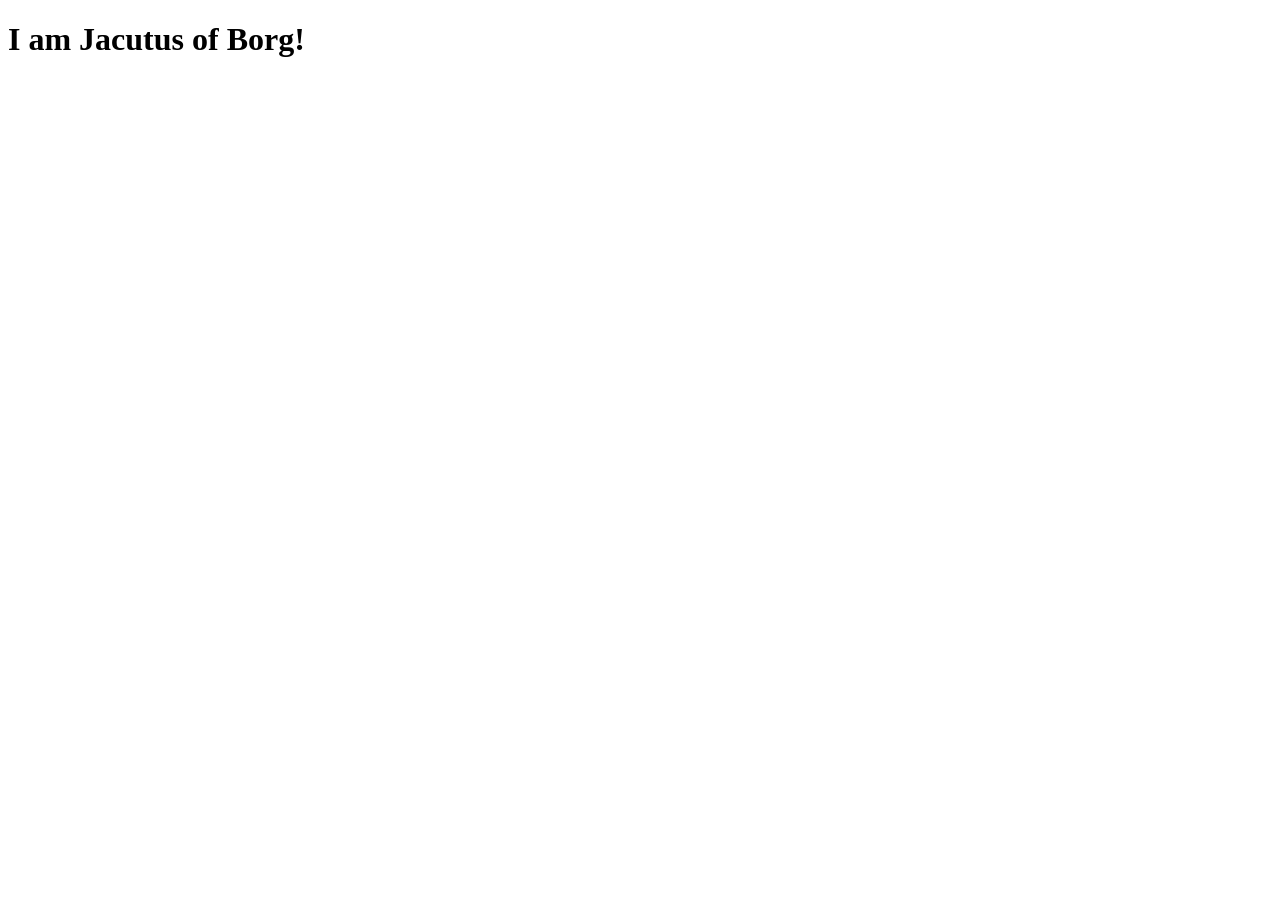
==== index.html @ 9d486e39 "Initial Commit" ====
<!doctype html>

<html lang="en">
<head>
  <meta charset="utf-8">
  <title>My HTML5 Web Site</title>
  <meta name="description" content="This page contains the essentials for a modern HTML5 web page">
  <meta name="author" content="kaizen-soze">  <style>
  	.red {
  		background-color: red;
  	}
  </style>

</head>

<body>
  <h1>I am Jacutus of Borg!</h1>
  <script>
  	console.log('Javascript is working!')
  </script>
</body>
</html>
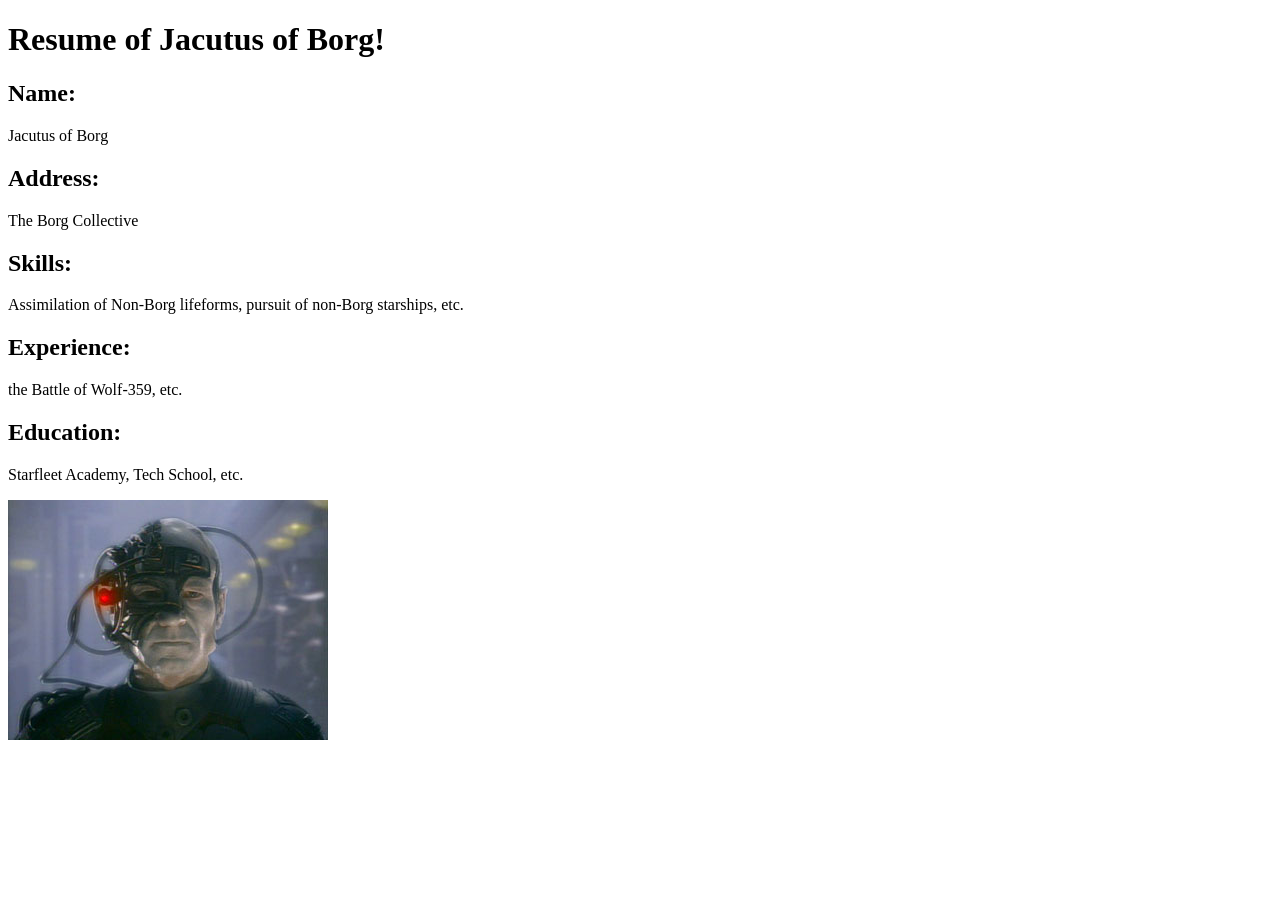
==== commit febe769e: "First Revision" ====
--- a/index.html
+++ b/index.html
@@ -3,7 +3,7 @@
 <html lang="en">
 <head>
   <meta charset="utf-8">
-  <title>My HTML5 Web Site</title>
+  <title>Resume of Jacutus of Borg</title>
   <meta name="description" content="This page contains the essentials for a modern HTML5 web page">
   <meta name="author" content="kaizen-soze">  <style>
   	.red {
@@ -13,10 +13,14 @@
 
 </head>
 
-<body>
-  <h1>I am Jacutus of Borg!</h1>
-  <script>
-  	console.log('Javascript is working!')
-  </script>
+<body>  <h1>Resume of Jacutus of Borg!</h1>
+  <h2>Name:</h2> <p>Jacutus of Borg</p>
+  <h2>Address:</h2><p> The Borg Collective</p>
+  <h2>Skills:</h2><p> Assimilation of Non-Borg lifeforms, pursuit of non-Borg starships, etc.</p>
+  <h2>Experience:</h2><p> the Battle of Wolf-359, etc.</p>
+  <h2>Education:</h2><p> Starfleet Academy, Tech School, etc.</p>
 </body>
+
+<img src="images/Locutus_at_Wolf_359.jpg"/>
+
 </html>
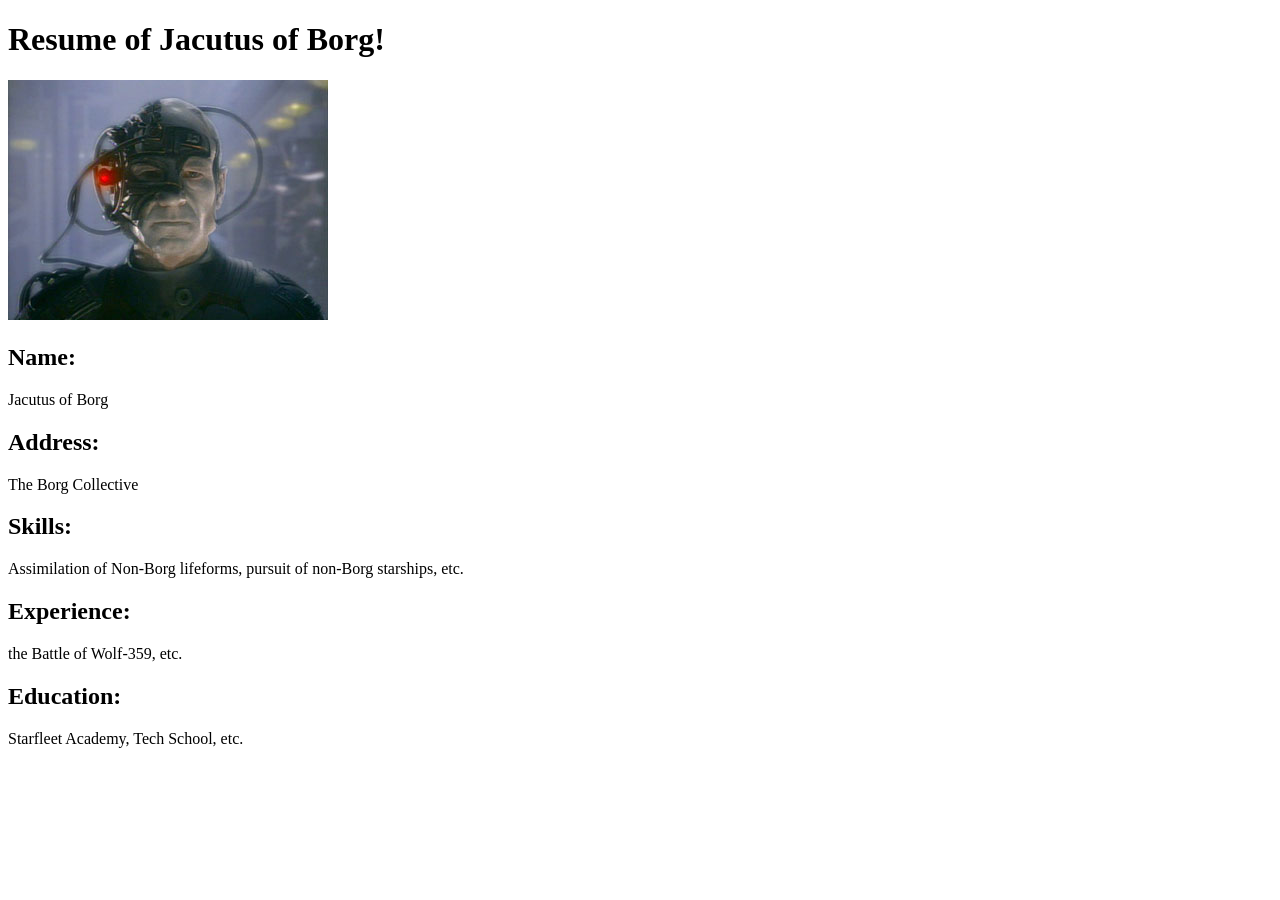
==== commit 9aeaa4f5: "Testing SSH key" ====
--- a/index.html
+++ b/index.html
@@ -14,6 +14,7 @@
 </head>
 
 <body>  <h1>Resume of Jacutus of Borg!</h1>
+  <img src="images/Locutus_at_Wolf_359.jpg"/>
   <h2>Name:</h2> <p>Jacutus of Borg</p>
   <h2>Address:</h2><p> The Borg Collective</p>
   <h2>Skills:</h2><p> Assimilation of Non-Borg lifeforms, pursuit of non-Borg starships, etc.</p>
@@ -21,6 +22,6 @@
   <h2>Education:</h2><p> Starfleet Academy, Tech School, etc.</p>
 </body>
 
-<img src="images/Locutus_at_Wolf_359.jpg"/>
+<!--This is to test my new SSH key-->
 
 </html>
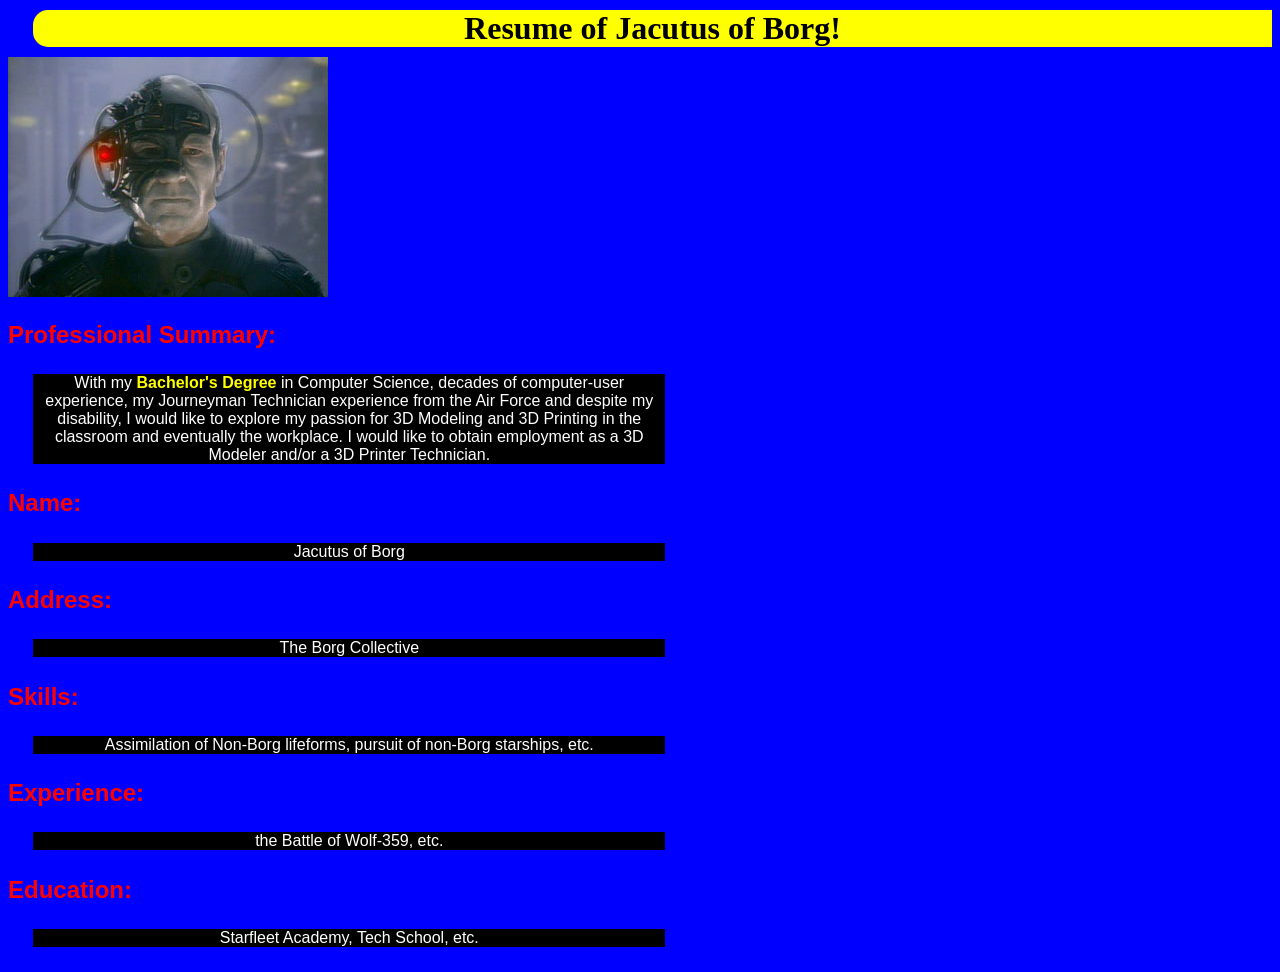
==== commit 02b0306a: "Resume with CSS" ====
--- a/index.html
+++ b/index.html
@@ -10,11 +10,14 @@
   		background-color: red;
   	}
   </style>
-
+<link rel="stylesheet" href="styles.css">
 </head>
-
-<body>  <h1>Resume of Jacutus of Borg!</h1>
+<header>
+  <h1>Resume of Jacutus of Borg!</h1>
+</header>
+<body>  
   <img src="images/Locutus_at_Wolf_359.jpg"/>
+  <h2>Professional Summary:</h2><p>With my <span>Bachelor's Degree</span> in Computer Science, decades of computer-user experience, my Journeyman Technician experience from the Air Force and despite my disability, I would like to explore my passion for 3D Modeling and 3D Printing in the classroom and eventually the workplace.  I would like to obtain employment as a 3D Modeler and/or a 3D Printer Technician.</p>
   <h2>Name:</h2> <p>Jacutus of Borg</p>
   <h2>Address:</h2><p> The Borg Collective</p>
   <h2>Skills:</h2><p> Assimilation of Non-Borg lifeforms, pursuit of non-Borg starships, etc.</p>
@@ -22,6 +25,6 @@
   <h2>Education:</h2><p> Starfleet Academy, Tech School, etc.</p>
 </body>
 
-<!--This is to test my new SSH key-->
+
 
 </html>
--- a/styles.css
+++ b/styles.css
@@ -0,0 +1,28 @@
+body {
+    background: blue;
+    }
+h1 {
+    background: yellow;
+    text-align: center;
+    border-radius: 15px 0px 0px 15px;
+    margin: 10px 0px 10px 25px;
+
+}    
+p {
+    background: black;
+    color: white;
+    width: 50%;
+    margin: 2%;
+    text-align: center;
+    font-family: Helvetica Neue,Helvetica,Arial,sans-serif;
+}
+h2 {
+    color: red;
+    font-family: Helvetica Neue,Helvetica,Arial,sans-serif;
+    
+}
+
+span {
+    font-weight: bolder;
+    color: yellow;
+}
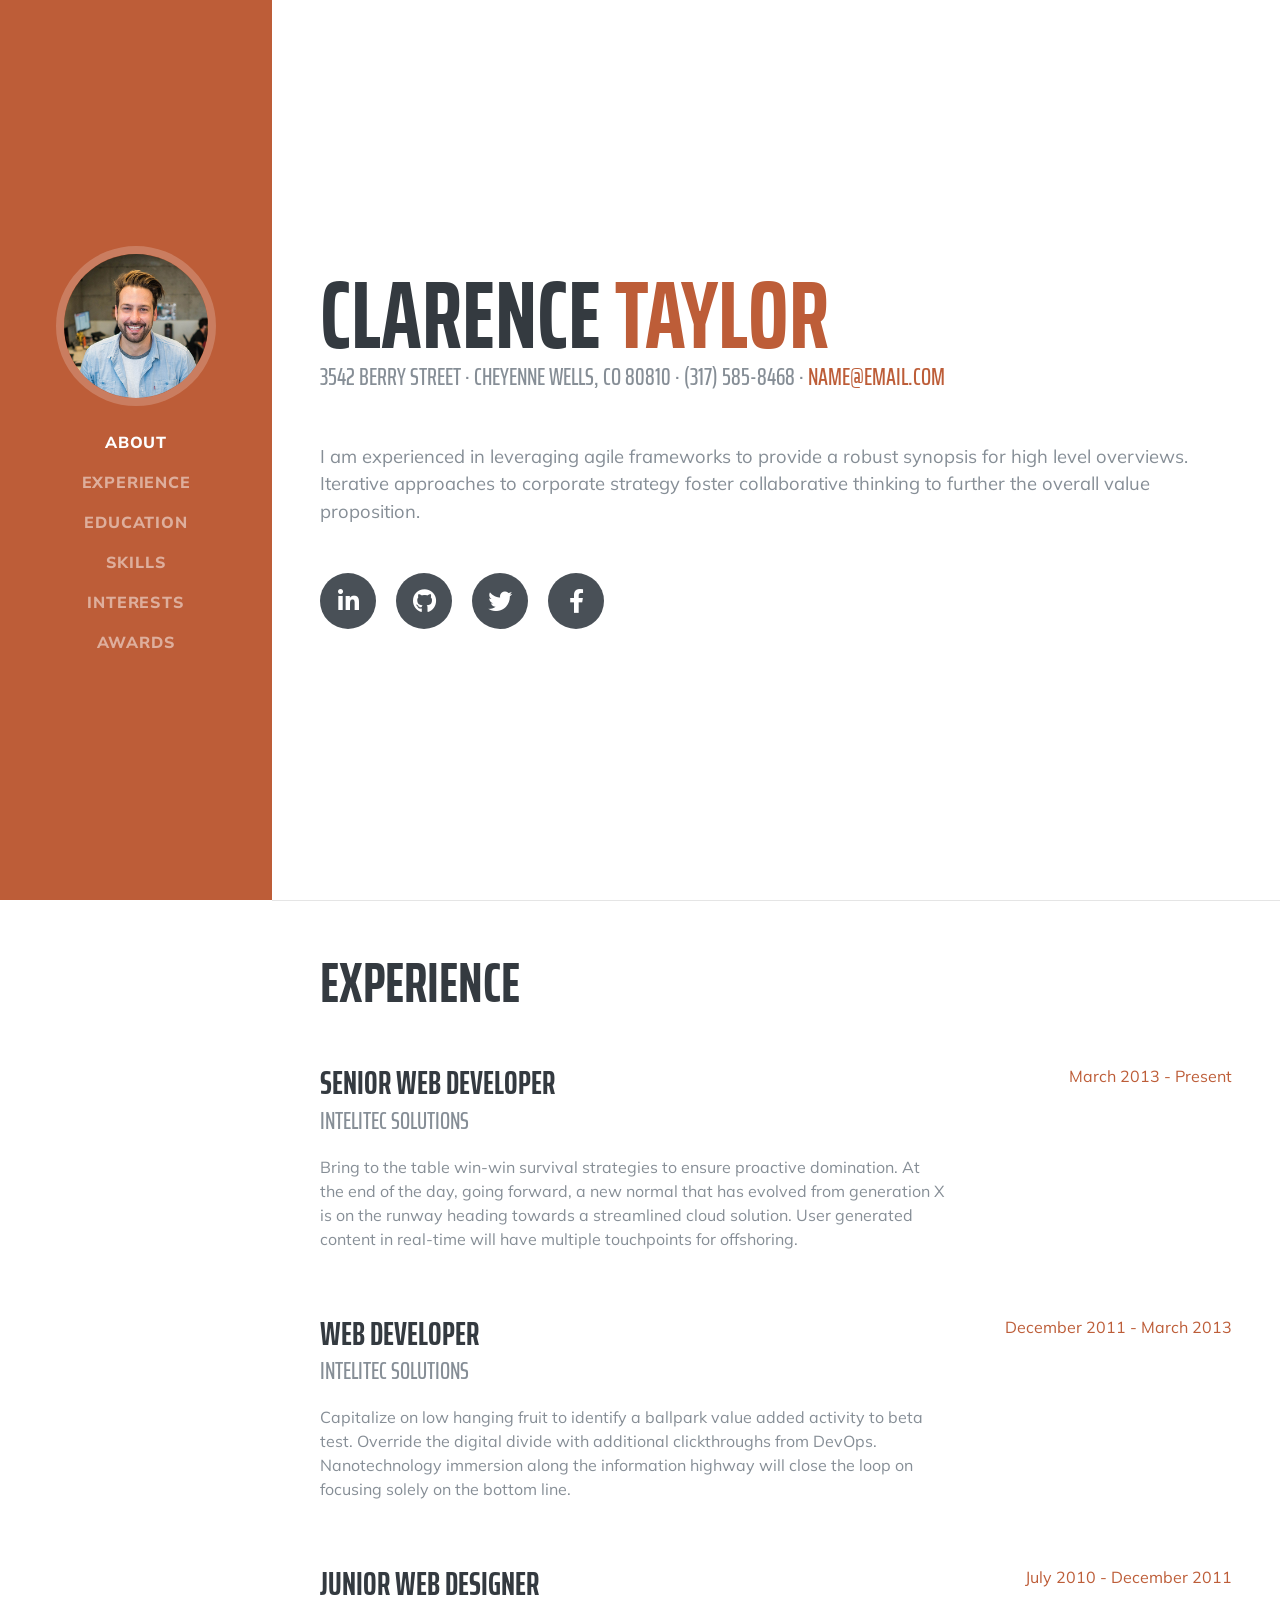
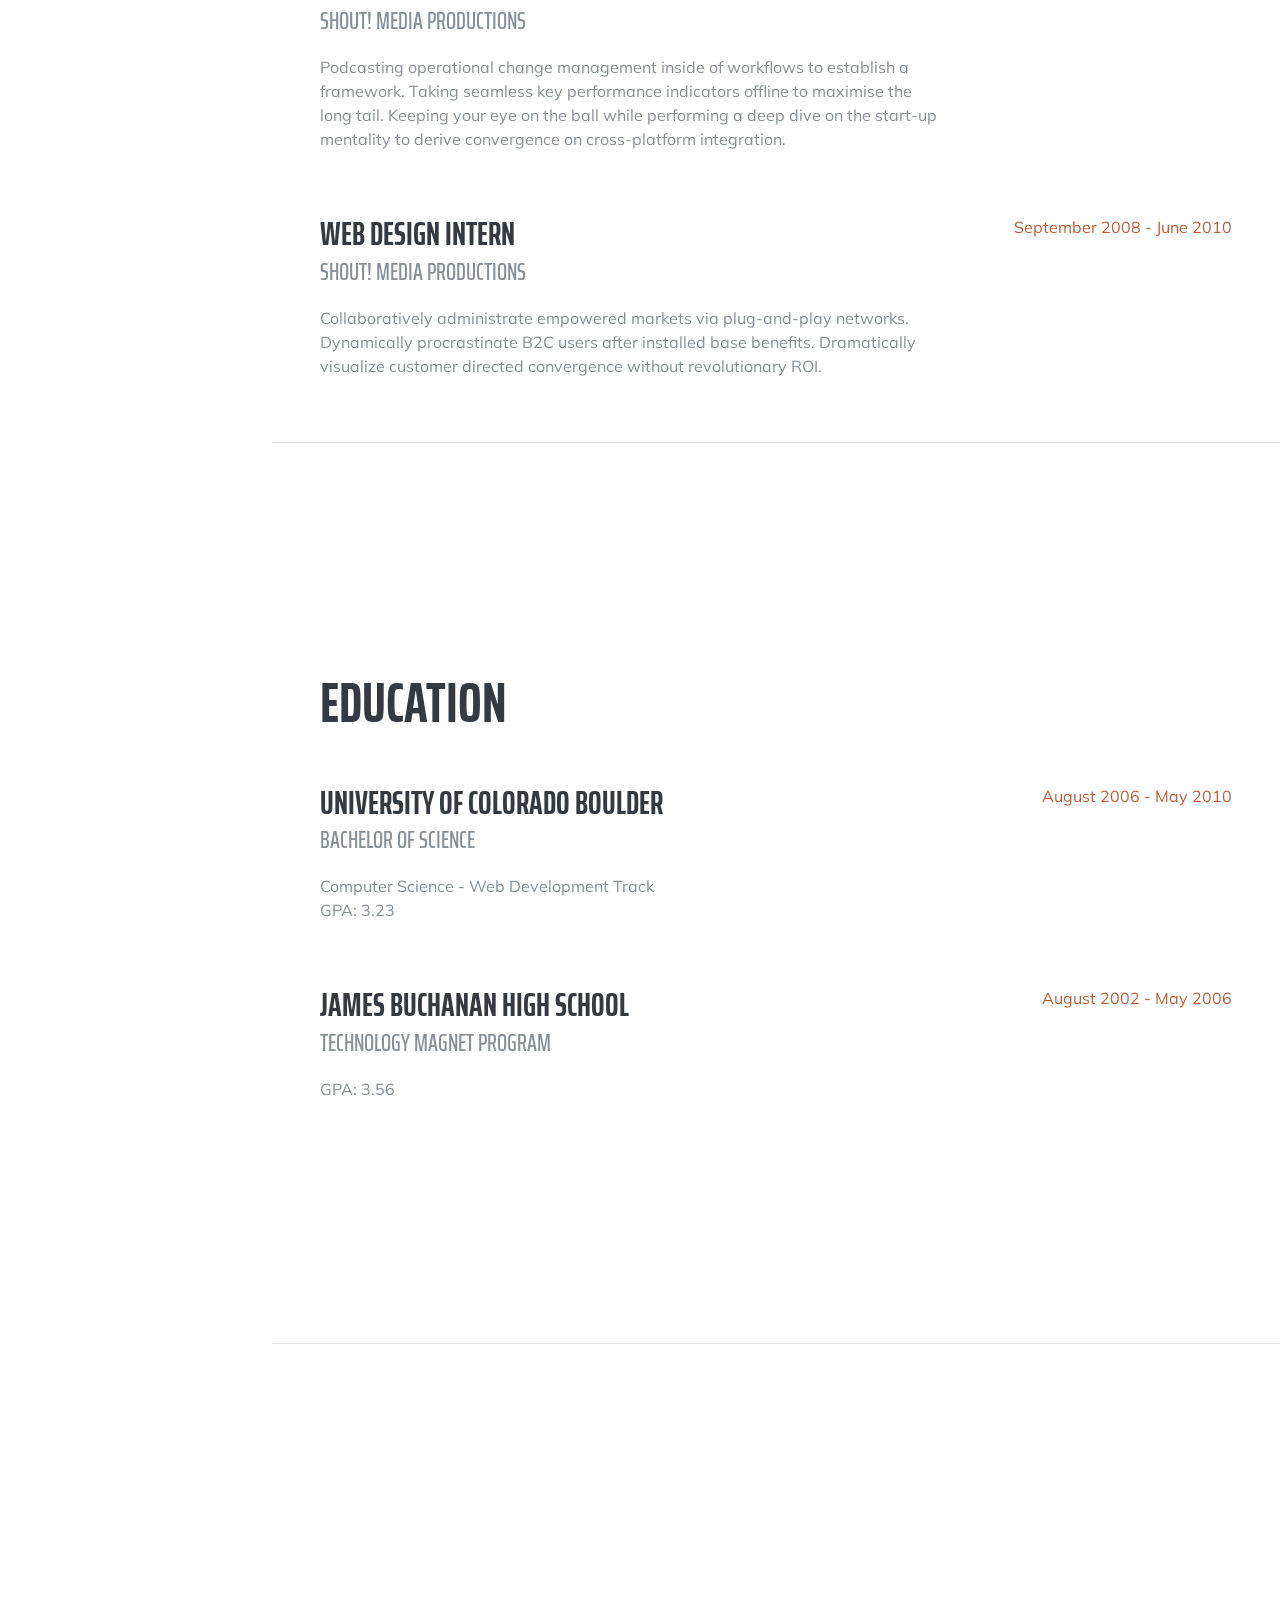
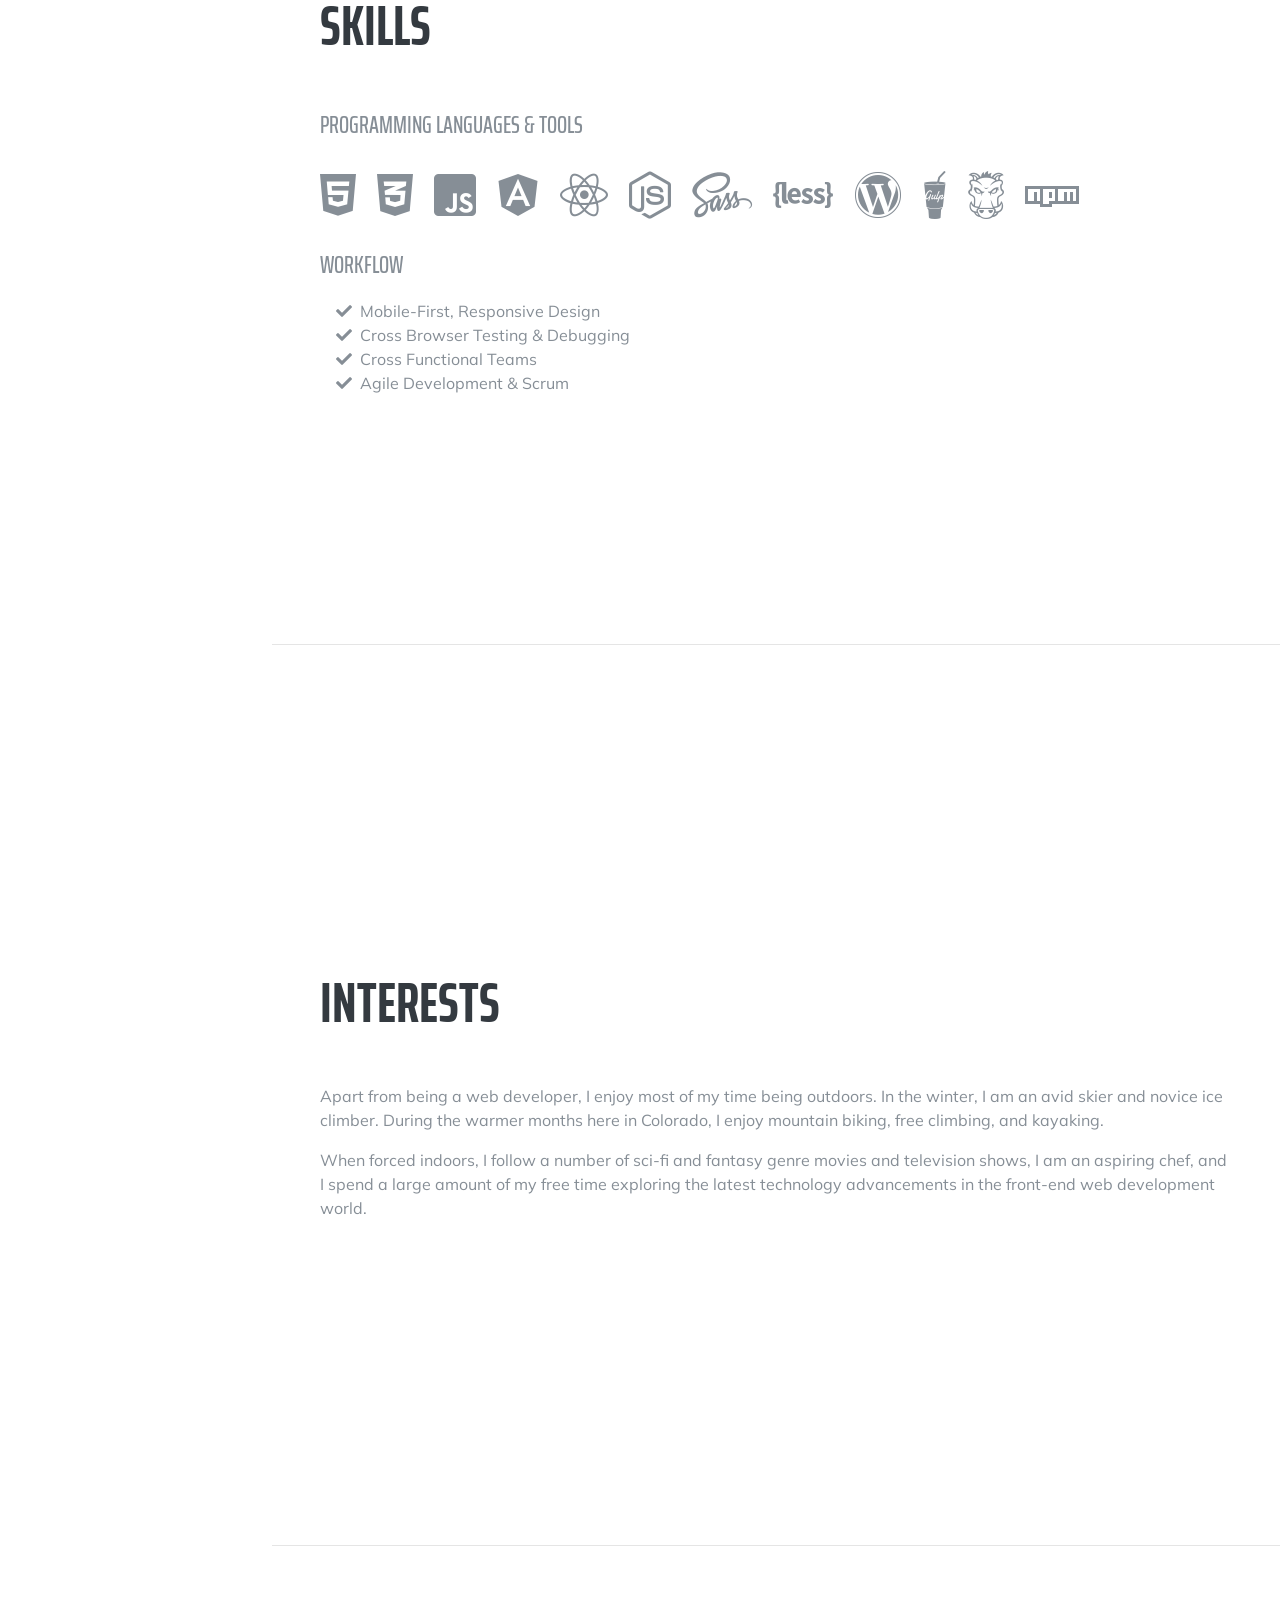
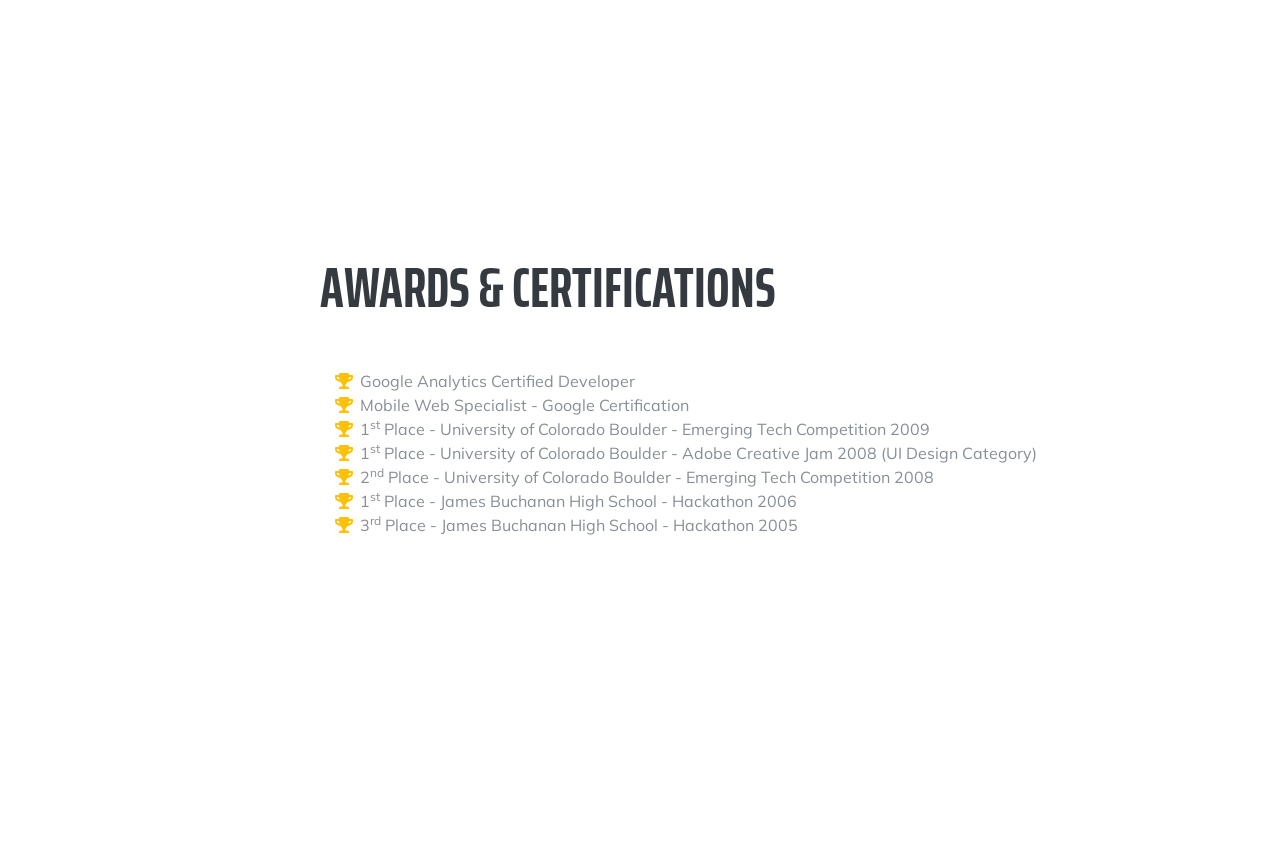
==== commit aa6d4c85: "Initial Bootstrap Commit" ====
--- a/index.html
+++ b/index.html
@@ -1,30 +1,300 @@
-<!doctype html>
-
+<!DOCTYPE html>
 <html lang="en">
+
 <head>
+
   <meta charset="utf-8">
-  <title>Resume of Jacutus of Borg</title>
-  <meta name="description" content="This page contains the essentials for a modern HTML5 web page">
-  <meta name="author" content="kaizen-soze">  <style>
-  	.red {
-  		background-color: red;
-  	}
-  </style>
-<link rel="stylesheet" href="styles.css">
+  <meta name="viewport" content="width=device-width, initial-scale=1, shrink-to-fit=no">
+  <meta name="description" content="">
+  <meta name="author" content="">
+
+  <title>Resume - Start Bootstrap Theme</title>
+
+  <!-- Bootstrap core CSS -->
+  <link href="vendor/bootstrap/css/bootstrap.min.css" rel="stylesheet">
+
+  <!-- Custom fonts for this template -->
+  <link href="https://fonts.googleapis.com/css?family=Saira+Extra+Condensed:500,700" rel="stylesheet">
+  <link href="https://fonts.googleapis.com/css?family=Muli:400,400i,800,800i" rel="stylesheet">
+  <link href="vendor/fontawesome-free/css/all.min.css" rel="stylesheet">
+
+  <!-- Custom styles for this template -->
+  <link href="css/resume.min.css" rel="stylesheet">
+
 </head>
-<header>
-  <h1>Resume of Jacutus of Borg!</h1>
-</header>
-<body>  
-  <img src="images/Locutus_at_Wolf_359.jpg"/>
-  <h2>Professional Summary:</h2><p>With my <span>Bachelor's Degree</span> in Computer Science, decades of computer-user experience, my Journeyman Technician experience from the Air Force and despite my disability, I would like to explore my passion for 3D Modeling and 3D Printing in the classroom and eventually the workplace.  I would like to obtain employment as a 3D Modeler and/or a 3D Printer Technician.</p>
-  <h2>Name:</h2> <p>Jacutus of Borg</p>
-  <h2>Address:</h2><p> The Borg Collective</p>
-  <h2>Skills:</h2><p> Assimilation of Non-Borg lifeforms, pursuit of non-Borg starships, etc.</p>
-  <h2>Experience:</h2><p> the Battle of Wolf-359, etc.</p>
-  <h2>Education:</h2><p> Starfleet Academy, Tech School, etc.</p>
+
+<body id="page-top">
+
+  <nav class="navbar navbar-expand-lg navbar-dark bg-primary fixed-top" id="sideNav">
+    <a class="navbar-brand js-scroll-trigger" href="#page-top">
+      <span class="d-block d-lg-none">Clarence Taylor</span>
+      <span class="d-none d-lg-block">
+        <img class="img-fluid img-profile rounded-circle mx-auto mb-2" src="img/profile.jpg" alt="">
+      </span>
+    </a>
+    <button class="navbar-toggler" type="button" data-toggle="collapse" data-target="#navbarSupportedContent" aria-controls="navbarSupportedContent" aria-expanded="false" aria-label="Toggle navigation">
+      <span class="navbar-toggler-icon"></span>
+    </button>
+    <div class="collapse navbar-collapse" id="navbarSupportedContent">
+      <ul class="navbar-nav">
+        <li class="nav-item">
+          <a class="nav-link js-scroll-trigger" href="#about">About</a>
+        </li>
+        <li class="nav-item">
+          <a class="nav-link js-scroll-trigger" href="#experience">Experience</a>
+        </li>
+        <li class="nav-item">
+          <a class="nav-link js-scroll-trigger" href="#education">Education</a>
+        </li>
+        <li class="nav-item">
+          <a class="nav-link js-scroll-trigger" href="#skills">Skills</a>
+        </li>
+        <li class="nav-item">
+          <a class="nav-link js-scroll-trigger" href="#interests">Interests</a>
+        </li>
+        <li class="nav-item">
+          <a class="nav-link js-scroll-trigger" href="#awards">Awards</a>
+        </li>
+      </ul>
+    </div>
+  </nav>
+
+  <div class="container-fluid p-0">
+
+    <section class="resume-section p-3 p-lg-5 d-flex align-items-center" id="about">
+      <div class="w-100">
+        <h1 class="mb-0">Clarence
+          <span class="text-primary">Taylor</span>
+        </h1>
+        <div class="subheading mb-5">3542 Berry Street · Cheyenne Wells, CO 80810 · (317) 585-8468 ·
+          <a href="mailto:name@email.com">name@email.com</a>
+        </div>
+        <p class="lead mb-5">I am experienced in leveraging agile frameworks to provide a robust synopsis for high level overviews. Iterative approaches to corporate strategy foster collaborative thinking to further the overall value proposition.</p>
+        <div class="social-icons">
+          <a href="#">
+            <i class="fab fa-linkedin-in"></i>
+          </a>
+          <a href="#">
+            <i class="fab fa-github"></i>
+          </a>
+          <a href="#">
+            <i class="fab fa-twitter"></i>
+          </a>
+          <a href="#">
+            <i class="fab fa-facebook-f"></i>
+          </a>
+        </div>
+      </div>
+    </section>
+
+    <hr class="m-0">
+
+    <section class="resume-section p-3 p-lg-5 d-flex justify-content-center" id="experience">
+      <div class="w-100">
+        <h2 class="mb-5">Experience</h2>
+
+        <div class="resume-item d-flex flex-column flex-md-row justify-content-between mb-5">
+          <div class="resume-content">
+            <h3 class="mb-0">Senior Web Developer</h3>
+            <div class="subheading mb-3">Intelitec Solutions</div>
+            <p>Bring to the table win-win survival strategies to ensure proactive domination. At the end of the day, going forward, a new normal that has evolved from generation X is on the runway heading towards a streamlined cloud solution. User generated content in real-time will have multiple touchpoints for offshoring.</p>
+          </div>
+          <div class="resume-date text-md-right">
+            <span class="text-primary">March 2013 - Present</span>
+          </div>
+        </div>
+
+        <div class="resume-item d-flex flex-column flex-md-row justify-content-between mb-5">
+          <div class="resume-content">
+            <h3 class="mb-0">Web Developer</h3>
+            <div class="subheading mb-3">Intelitec Solutions</div>
+            <p>Capitalize on low hanging fruit to identify a ballpark value added activity to beta test. Override the digital divide with additional clickthroughs from DevOps. Nanotechnology immersion along the information highway will close the loop on focusing solely on the bottom line.</p>
+          </div>
+          <div class="resume-date text-md-right">
+            <span class="text-primary">December 2011 - March 2013</span>
+          </div>
+        </div>
+
+        <div class="resume-item d-flex flex-column flex-md-row justify-content-between mb-5">
+          <div class="resume-content">
+            <h3 class="mb-0">Junior Web Designer</h3>
+            <div class="subheading mb-3">Shout! Media Productions</div>
+            <p>Podcasting operational change management inside of workflows to establish a framework. Taking seamless key performance indicators offline to maximise the long tail. Keeping your eye on the ball while performing a deep dive on the start-up mentality to derive convergence on cross-platform integration.</p>
+          </div>
+          <div class="resume-date text-md-right">
+            <span class="text-primary">July 2010 - December 2011</span>
+          </div>
+        </div>
+
+        <div class="resume-item d-flex flex-column flex-md-row justify-content-between">
+          <div class="resume-content">
+            <h3 class="mb-0">Web Design Intern</h3>
+            <div class="subheading mb-3">Shout! Media Productions</div>
+            <p>Collaboratively administrate empowered markets via plug-and-play networks. Dynamically procrastinate B2C users after installed base benefits. Dramatically visualize customer directed convergence without revolutionary ROI.</p>
+          </div>
+          <div class="resume-date text-md-right">
+            <span class="text-primary">September 2008 - June 2010</span>
+          </div>
+        </div>
+
+      </div>
+
+    </section>
+
+    <hr class="m-0">
+
+    <section class="resume-section p-3 p-lg-5 d-flex align-items-center" id="education">
+      <div class="w-100">
+        <h2 class="mb-5">Education</h2>
+
+        <div class="resume-item d-flex flex-column flex-md-row justify-content-between mb-5">
+          <div class="resume-content">
+            <h3 class="mb-0">University of Colorado Boulder</h3>
+            <div class="subheading mb-3">Bachelor of Science</div>
+            <div>Computer Science - Web Development Track</div>
+            <p>GPA: 3.23</p>
+          </div>
+          <div class="resume-date text-md-right">
+            <span class="text-primary">August 2006 - May 2010</span>
+          </div>
+        </div>
+
+        <div class="resume-item d-flex flex-column flex-md-row justify-content-between">
+          <div class="resume-content">
+            <h3 class="mb-0">James Buchanan High School</h3>
+            <div class="subheading mb-3">Technology Magnet Program</div>
+            <p>GPA: 3.56</p>
+          </div>
+          <div class="resume-date text-md-right">
+            <span class="text-primary">August 2002 - May 2006</span>
+          </div>
+        </div>
+
+      </div>
+    </section>
+
+    <hr class="m-0">
+
+    <section class="resume-section p-3 p-lg-5 d-flex align-items-center" id="skills">
+      <div class="w-100">
+        <h2 class="mb-5">Skills</h2>
+
+        <div class="subheading mb-3">Programming Languages &amp; Tools</div>
+        <ul class="list-inline dev-icons">
+          <li class="list-inline-item">
+            <i class="fab fa-html5"></i>
+          </li>
+          <li class="list-inline-item">
+            <i class="fab fa-css3-alt"></i>
+          </li>
+          <li class="list-inline-item">
+            <i class="fab fa-js-square"></i>
+          </li>
+          <li class="list-inline-item">
+            <i class="fab fa-angular"></i>
+          </li>
+          <li class="list-inline-item">
+            <i class="fab fa-react"></i>
+          </li>
+          <li class="list-inline-item">
+            <i class="fab fa-node-js"></i>
+          </li>
+          <li class="list-inline-item">
+            <i class="fab fa-sass"></i>
+          </li>
+          <li class="list-inline-item">
+            <i class="fab fa-less"></i>
+          </li>
+          <li class="list-inline-item">
+            <i class="fab fa-wordpress"></i>
+          </li>
+          <li class="list-inline-item">
+            <i class="fab fa-gulp"></i>
+          </li>
+          <li class="list-inline-item">
+            <i class="fab fa-grunt"></i>
+          </li>
+          <li class="list-inline-item">
+            <i class="fab fa-npm"></i>
+          </li>
+        </ul>
+
+        <div class="subheading mb-3">Workflow</div>
+        <ul class="fa-ul mb-0">
+          <li>
+            <i class="fa-li fa fa-check"></i>
+            Mobile-First, Responsive Design</li>
+          <li>
+            <i class="fa-li fa fa-check"></i>
+            Cross Browser Testing &amp; Debugging</li>
+          <li>
+            <i class="fa-li fa fa-check"></i>
+            Cross Functional Teams</li>
+          <li>
+            <i class="fa-li fa fa-check"></i>
+            Agile Development &amp; Scrum</li>
+        </ul>
+      </div>
+    </section>
+
+    <hr class="m-0">
+
+    <section class="resume-section p-3 p-lg-5 d-flex align-items-center" id="interests">
+      <div class="w-100">
+        <h2 class="mb-5">Interests</h2>
+        <p>Apart from being a web developer, I enjoy most of my time being outdoors. In the winter, I am an avid skier and novice ice climber. During the warmer months here in Colorado, I enjoy mountain biking, free climbing, and kayaking.</p>
+        <p class="mb-0">When forced indoors, I follow a number of sci-fi and fantasy genre movies and television shows, I am an aspiring chef, and I spend a large amount of my free time exploring the latest technology advancements in the front-end web development world.</p>
+      </div>
+    </section>
+
+    <hr class="m-0">
+
+    <section class="resume-section p-3 p-lg-5 d-flex align-items-center" id="awards">
+      <div class="w-100">
+        <h2 class="mb-5">Awards &amp; Certifications</h2>
+        <ul class="fa-ul mb-0">
+          <li>
+            <i class="fa-li fa fa-trophy text-warning"></i>
+            Google Analytics Certified Developer</li>
+          <li>
+            <i class="fa-li fa fa-trophy text-warning"></i>
+            Mobile Web Specialist - Google Certification</li>
+          <li>
+            <i class="fa-li fa fa-trophy text-warning"></i>
+            1<sup>st</sup>
+            Place - University of Colorado Boulder - Emerging Tech Competition 2009</li>
+          <li>
+            <i class="fa-li fa fa-trophy text-warning"></i>
+            1<sup>st</sup>
+            Place - University of Colorado Boulder - Adobe Creative Jam 2008 (UI Design Category)</li>
+          <li>
+            <i class="fa-li fa fa-trophy text-warning"></i>
+            2<sup>nd</sup>
+            Place - University of Colorado Boulder - Emerging Tech Competition 2008</li>
+          <li>
+            <i class="fa-li fa fa-trophy text-warning"></i>
+            1<sup>st</sup>
+            Place - James Buchanan High School - Hackathon 2006</li>
+          <li>
+            <i class="fa-li fa fa-trophy text-warning"></i>
+            3<sup>rd</sup>
+            Place - James Buchanan High School - Hackathon 2005</li>
+        </ul>
+      </div>
+    </section>
+
+  </div>
+
+  <!-- Bootstrap core JavaScript -->
+  <script src="vendor/jquery/jquery.min.js"></script>
+  <script src="vendor/bootstrap/js/bootstrap.bundle.min.js"></script>
+
+  <!-- Plugin JavaScript -->
+  <script src="vendor/jquery-easing/jquery.easing.min.js"></script>
+
+  <!-- Custom scripts for this template -->
+  <script src="js/resume.min.js"></script>
+
 </body>
 
-
-
-</html>+</html>
--- a/css/resume.min.css
+++ b/css/resume.min.css
@@ -0,0 +1,5 @@
+/*!
+ * Start Bootstrap - Resume v5.0.6 (https://startbootstrap.com/template-overviews/resume)
+ * Copyright 2013-2019 Start Bootstrap
+ * Licensed under MIT (https://github.com/BlackrockDigital/startbootstrap-resume/blob/master/LICENSE)
+ */body{font-family:Muli,-apple-system,BlinkMacSystemFont,'Segoe UI',Roboto,'Helvetica Neue',Arial,sans-serif,'Apple Color Emoji','Segoe UI Emoji','Segoe UI Symbol','Noto Color Emoji';padding-top:54px;color:#868e96}@media (min-width:992px){body{padding-top:0;padding-left:17rem}}h1,h2,h3,h4,h5,h6{font-family:'Saira Extra Condensed',-apple-system,BlinkMacSystemFont,'Segoe UI',Roboto,'Helvetica Neue',Arial,sans-serif,'Apple Color Emoji','Segoe UI Emoji','Segoe UI Symbol','Noto Color Emoji';font-weight:700;text-transform:uppercase;color:#343a40}h1{font-size:6rem;line-height:5.5rem}h2{font-size:3.5rem}h3{font-size:2rem}p.lead{font-size:1.15rem;font-weight:400}.subheading{text-transform:uppercase;font-weight:500;font-family:'Saira Extra Condensed',-apple-system,BlinkMacSystemFont,'Segoe UI',Roboto,'Helvetica Neue',Arial,sans-serif,'Apple Color Emoji','Segoe UI Emoji','Segoe UI Symbol','Noto Color Emoji';font-size:1.5rem}.social-icons a{display:inline-block;height:3.5rem;width:3.5rem;background-color:#495057;color:#fff!important;border-radius:100%;text-align:center;font-size:1.5rem;line-height:3.5rem;margin-right:1rem}.social-icons a:last-child{margin-right:0}.social-icons a:hover{background-color:#bd5d38}.dev-icons{font-size:3rem}.dev-icons .list-inline-item i:hover{color:#bd5d38}#sideNav .navbar-nav .nav-item .nav-link{font-weight:800;letter-spacing:.05rem;text-transform:uppercase}#sideNav .navbar-toggler:focus{outline-color:#d48a6e}@media (min-width:992px){#sideNav{text-align:center;position:fixed;top:0;left:0;display:-webkit-box;display:-ms-flexbox;display:flex;-webkit-box-orient:vertical;-webkit-box-direction:normal;-ms-flex-direction:column;flex-direction:column;width:17rem;height:100vh}#sideNav .navbar-brand{display:-webkit-box;display:-ms-flexbox;display:flex;margin:auto auto 0;padding:.5rem}#sideNav .navbar-brand .img-profile{max-width:10rem;max-height:10rem;border:.5rem solid rgba(255,255,255,.2)}#sideNav .navbar-collapse{display:-webkit-box;display:-ms-flexbox;display:flex;-webkit-box-align:start;-ms-flex-align:start;align-items:flex-start;-webkit-box-flex:0;-ms-flex-positive:0;flex-grow:0;width:100%;margin-bottom:auto}#sideNav .navbar-collapse .navbar-nav{-webkit-box-orient:vertical;-webkit-box-direction:normal;-ms-flex-direction:column;flex-direction:column;width:100%}#sideNav .navbar-collapse .navbar-nav .nav-item{display:block}#sideNav .navbar-collapse .navbar-nav .nav-item .nav-link{display:block}}section.resume-section{padding-top:5rem!important;padding-bottom:5rem!important;max-width:75rem}section.resume-section .resume-item .resume-date{min-width:none}@media (min-width:768px){section.resume-section{min-height:100vh}section.resume-section .resume-item .resume-date{min-width:18rem}}@media (min-width:992px){section.resume-section{padding-top:3rem!important;padding-bottom:3rem!important}}.bg-primary{background-color:#bd5d38!important}.text-primary{color:#bd5d38!important}a{color:#bd5d38}a:active,a:focus,a:hover{color:#824027}
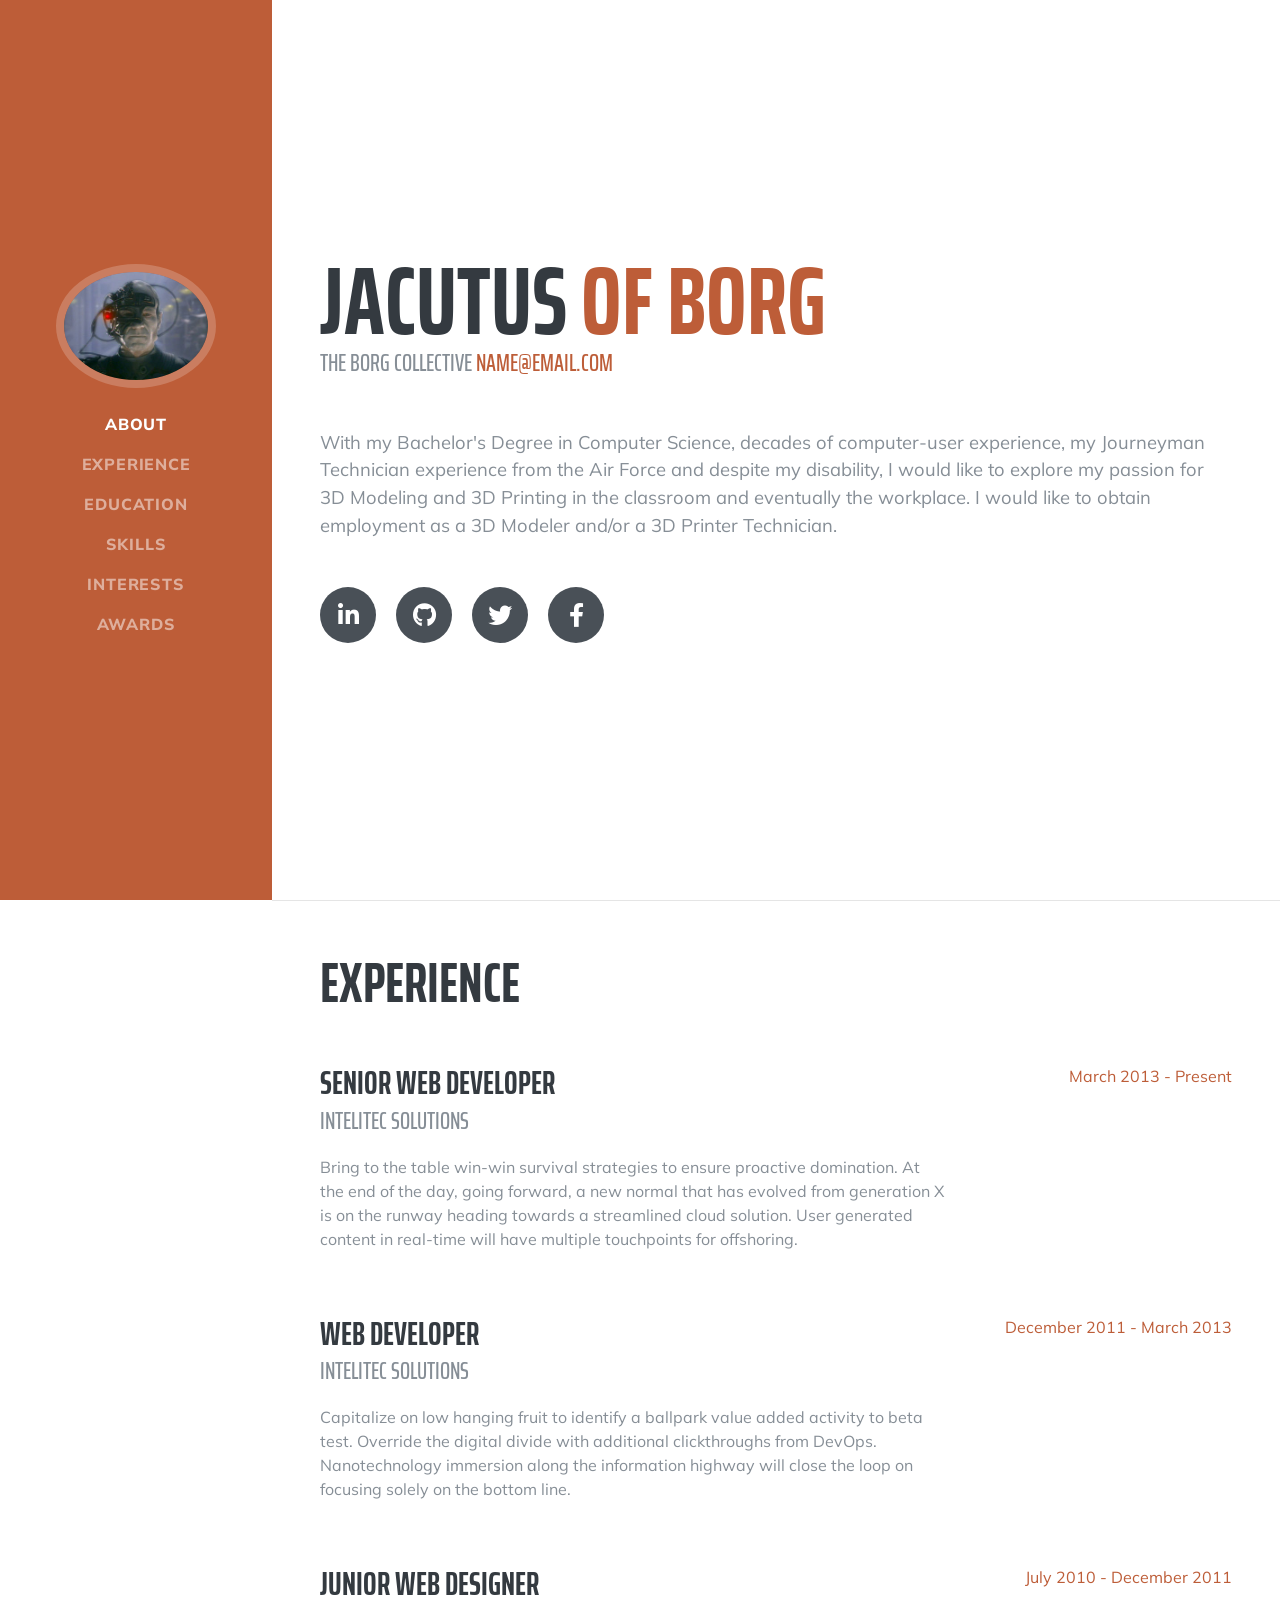
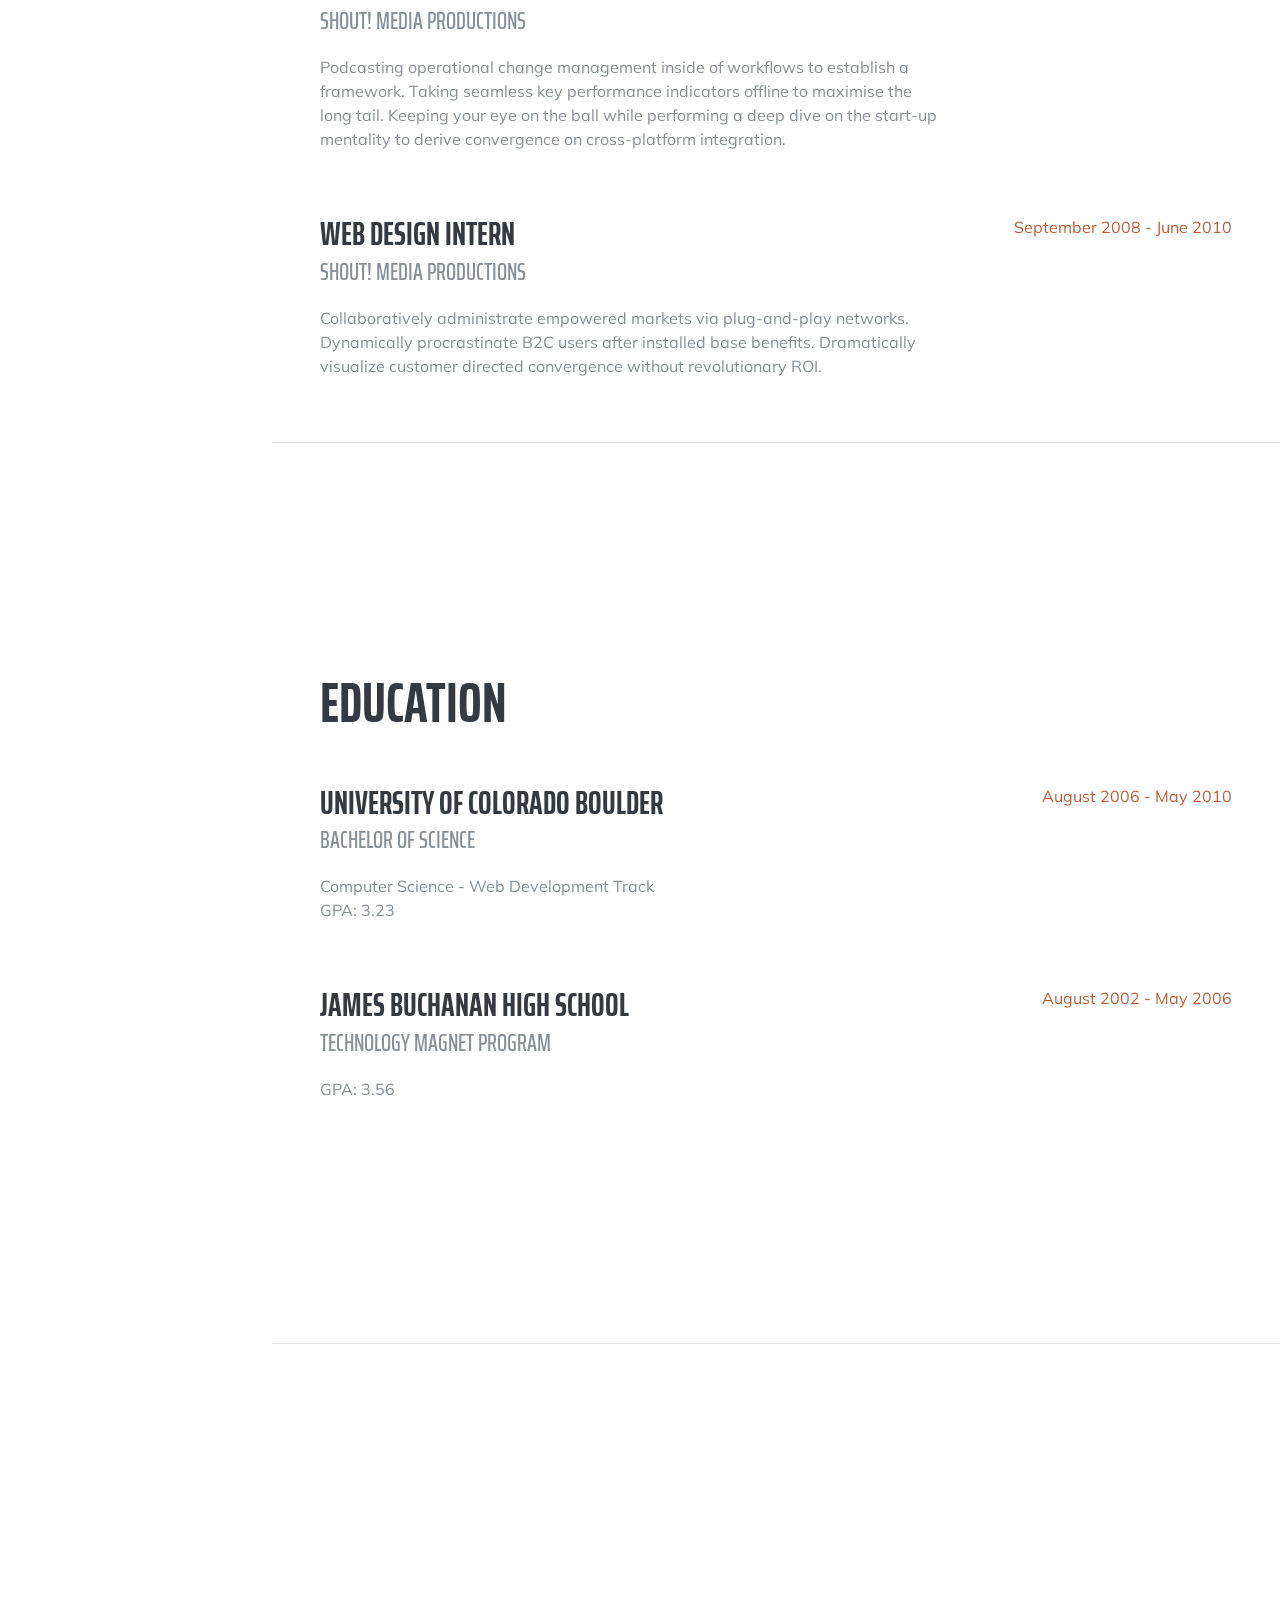
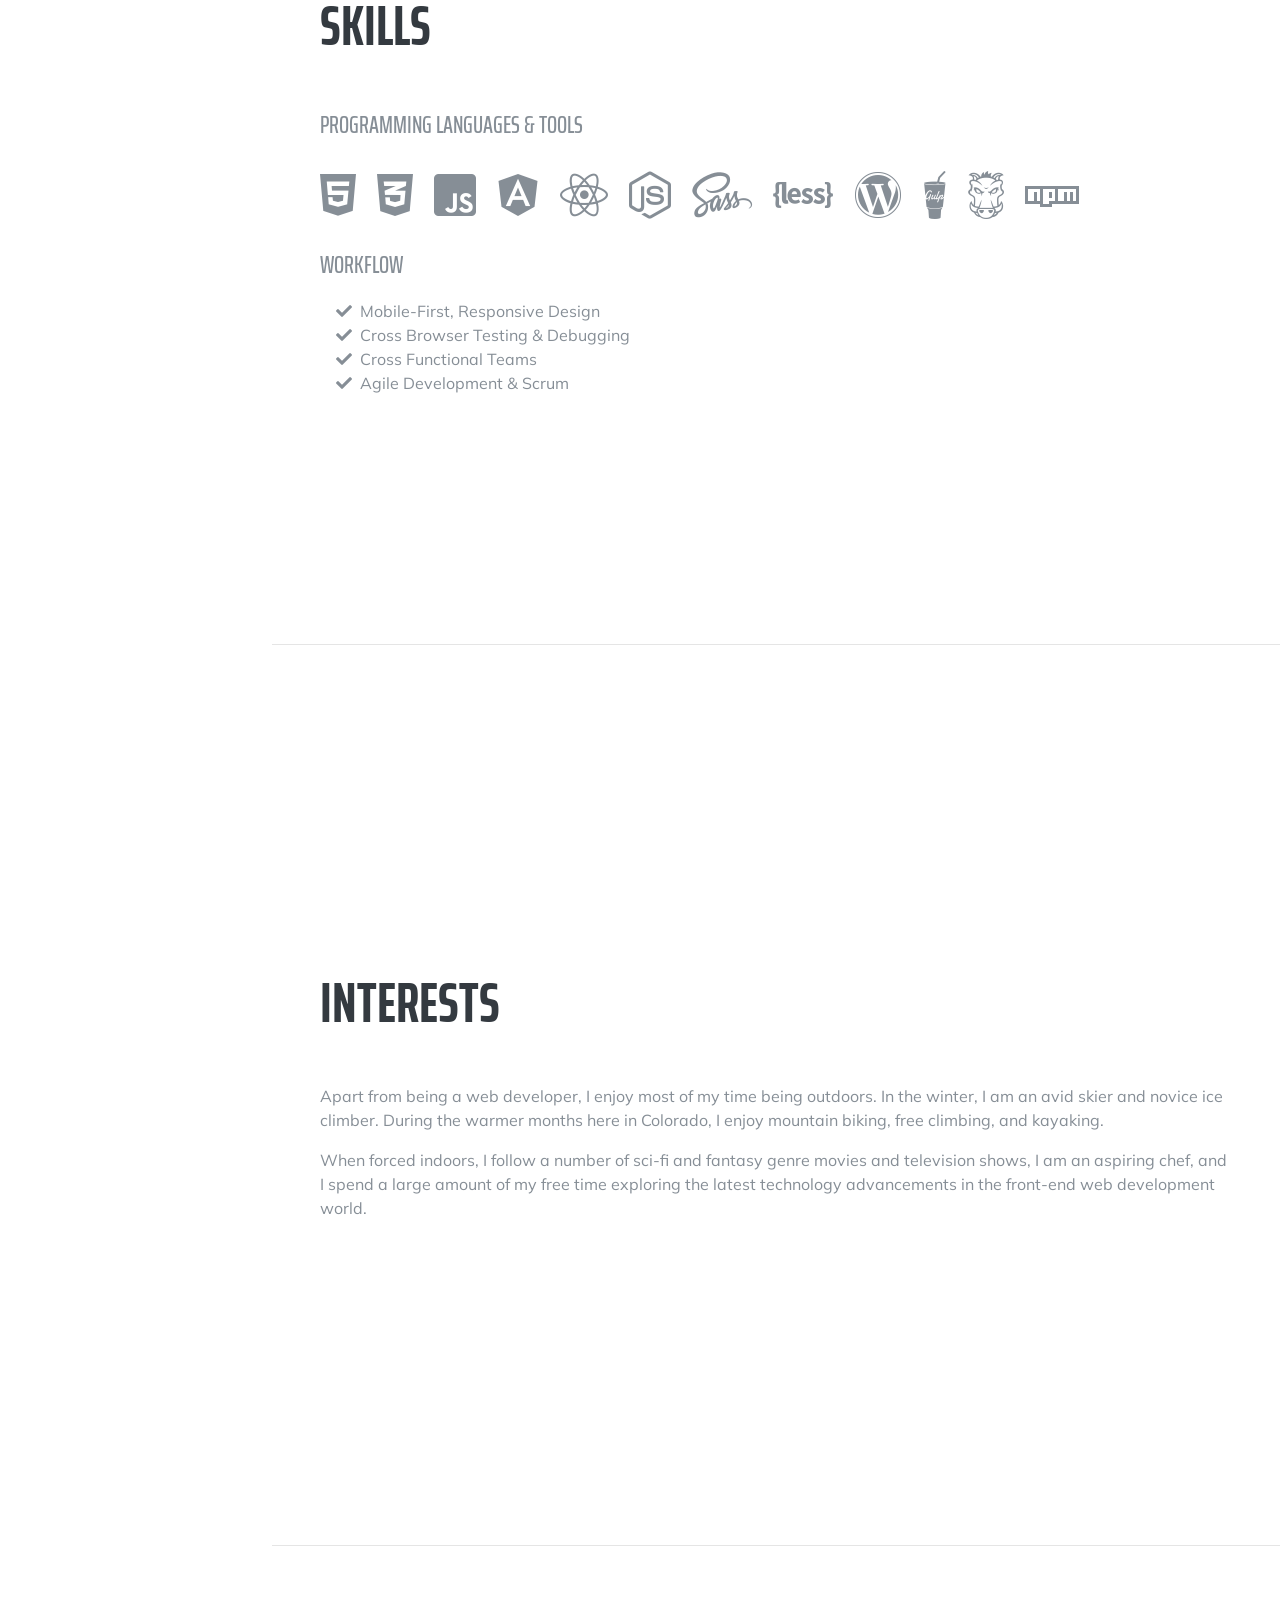
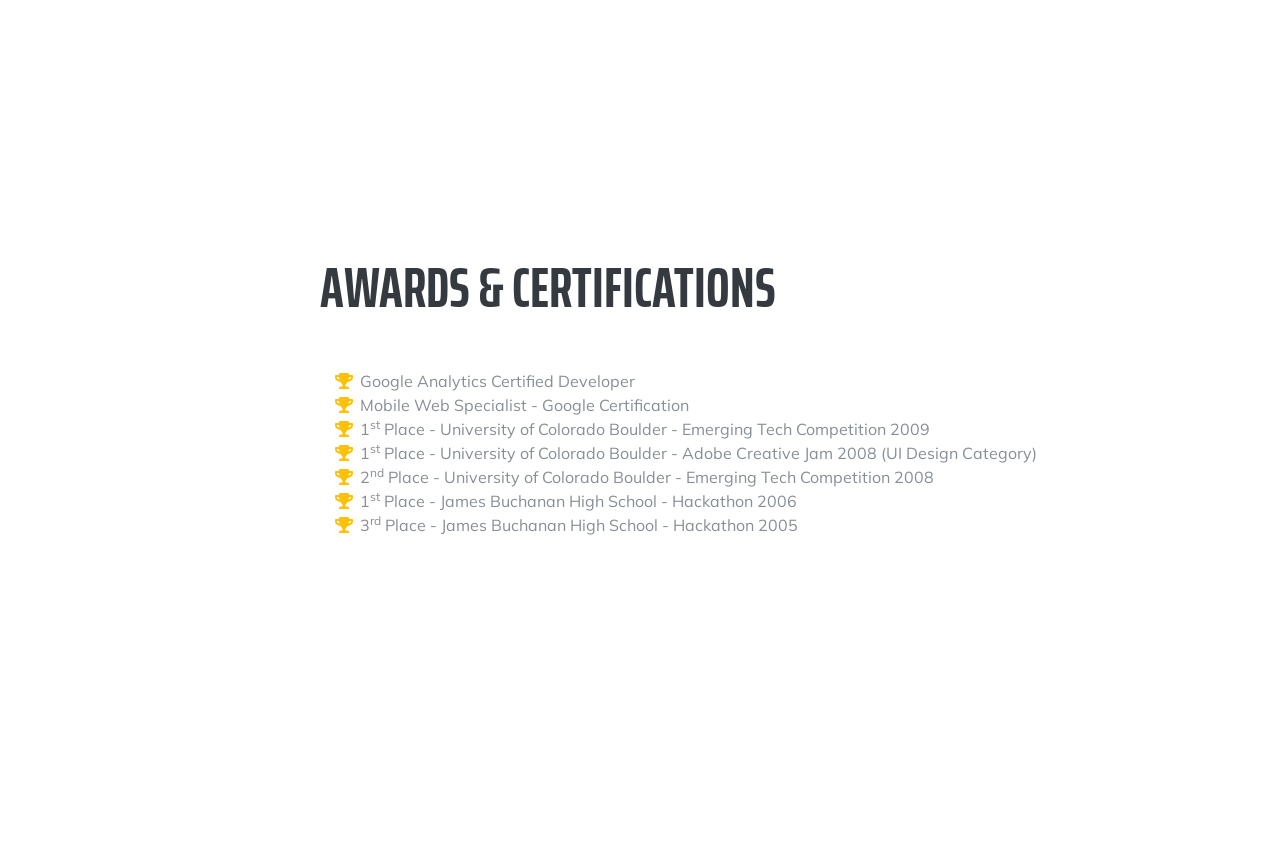
==== commit cdf51721: "Changed resume to Jacutus" ====
--- a/index.html
+++ b/index.html
@@ -29,7 +29,7 @@
     <a class="navbar-brand js-scroll-trigger" href="#page-top">
       <span class="d-block d-lg-none">Clarence Taylor</span>
       <span class="d-none d-lg-block">
-        <img class="img-fluid img-profile rounded-circle mx-auto mb-2" src="img/profile.jpg" alt="">
+        <img class="img-fluid img-profile rounded-circle mx-auto mb-2" src="images/Locutus_at_Wolf_359.jpg" alt="">
       </span>
     </a>
     <button class="navbar-toggler" type="button" data-toggle="collapse" data-target="#navbarSupportedContent" aria-controls="navbarSupportedContent" aria-expanded="false" aria-label="Toggle navigation">
@@ -63,13 +63,13 @@
 
     <section class="resume-section p-3 p-lg-5 d-flex align-items-center" id="about">
       <div class="w-100">
-        <h1 class="mb-0">Clarence
-          <span class="text-primary">Taylor</span>
+        <h1 class="mb-0">Jacutus
+          <span class="text-primary">of Borg</span>
         </h1>
-        <div class="subheading mb-5">3542 Berry Street · Cheyenne Wells, CO 80810 · (317) 585-8468 ·
+        <div class="subheading mb-5">The Borg Collective
           <a href="mailto:name@email.com">name@email.com</a>
         </div>
-        <p class="lead mb-5">I am experienced in leveraging agile frameworks to provide a robust synopsis for high level overviews. Iterative approaches to corporate strategy foster collaborative thinking to further the overall value proposition.</p>
+        <p class="lead mb-5">With my <span>Bachelor's Degree</span> in Computer Science, decades of computer-user experience, my Journeyman Technician experience from the Air Force and despite my disability, I would like to explore my passion for 3D Modeling and 3D Printing in the classroom and eventually the workplace.  I would like to obtain employment as a 3D Modeler and/or a 3D Printer Technician.</p>
         <div class="social-icons">
           <a href="#">
             <i class="fab fa-linkedin-in"></i>
